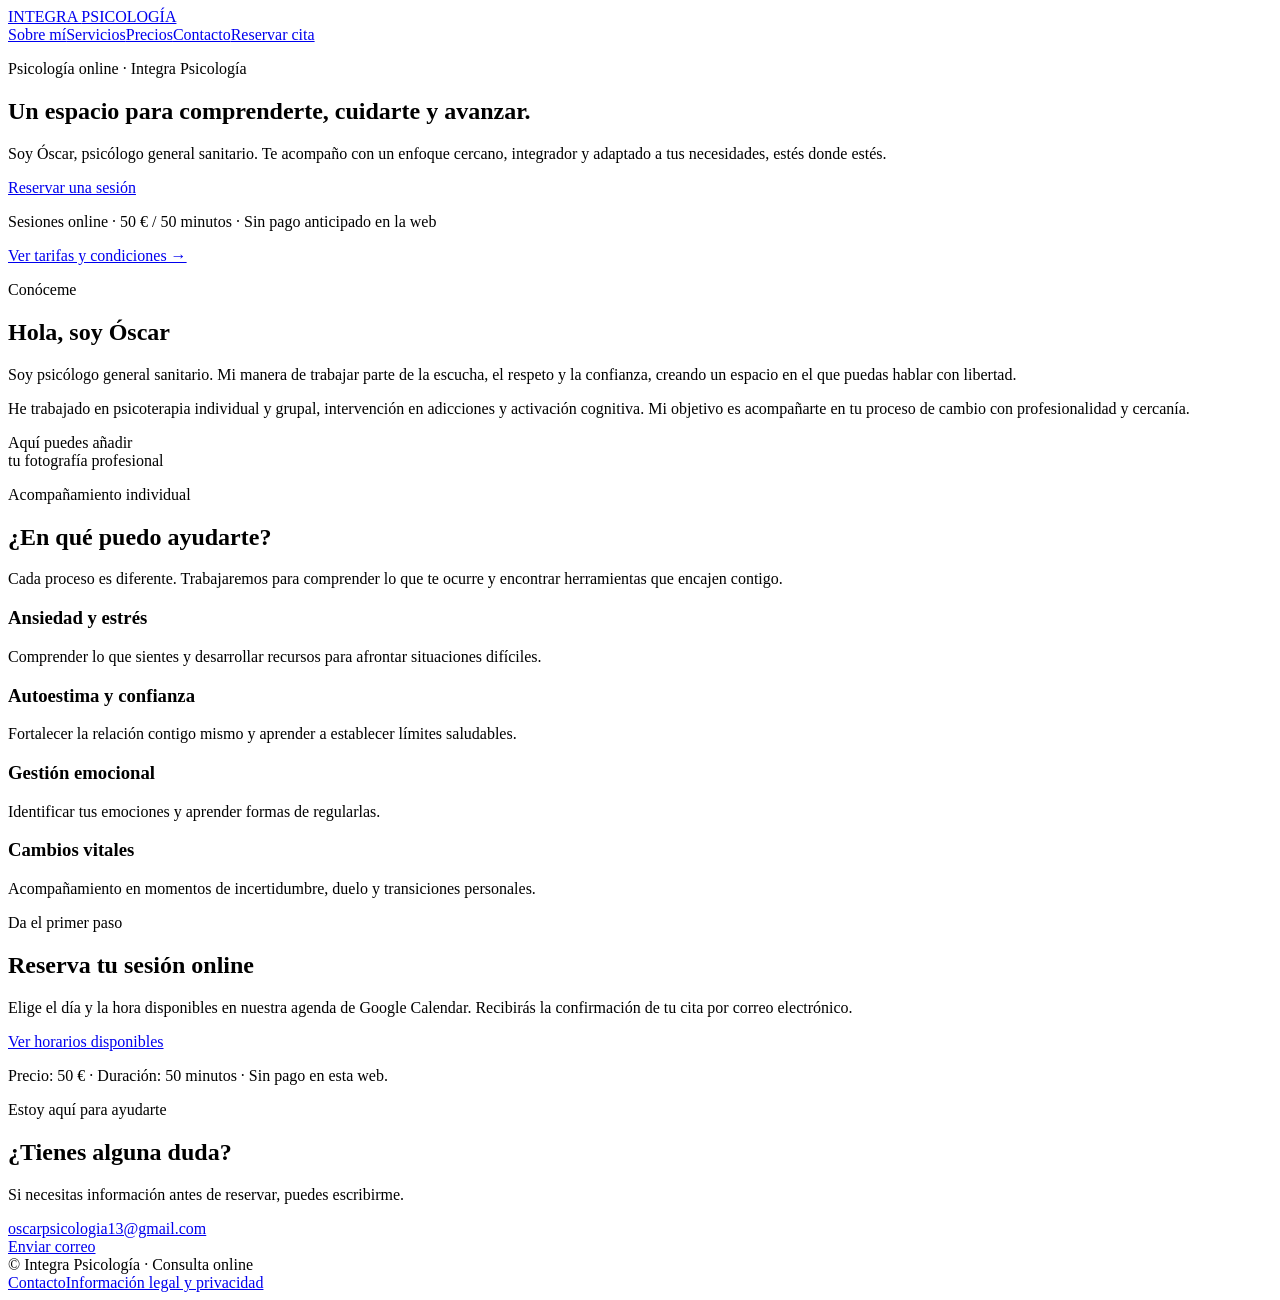
==== index[1].html @ 714b441d "Add files via upload" ====
<!doctype html><html lang="es"><head><meta charset="utf-8"><meta name="viewport" content="width=device-width, initial-scale=1"><meta name="description" content="Psicología online. Conoce a Óscar, sus servicios y las tarifas de las sesiones de Integra Psicología."><title>Integra Psicología | Psicología online</title><link rel="stylesheet" href="styles.css"></head><body><header class="header" id="inicio"><div class="wrap header-inner"><a class="brand" href="index.html">INTEGRA <span>PSICOLOGÍA</span></a><nav aria-label="Navegación principal"><a href="index.html#sobre-mi">Sobre mí</a><a href="index.html#servicios">Servicios</a><a href="precios.html">Precios</a><a href="index.html#contacto">Contacto</a><a class="button" href="https://calendar.app.google/PCeXu2rNxRvTg7Nx9" target="_blank" rel="noopener noreferrer">Reservar cita</a></nav></div></header><main>
    <section class="hero" aria-labelledby="titulo">
      <div class="wrap hero-inner">
        <p class="eyebrow">Psicología online · Integra Psicología</p>
        <h1 id="titulo">Un espacio para comprenderte, cuidarte y avanzar.</h1>
        <p class="lead">Soy Óscar, psicólogo general sanitario. Te acompaño con un enfoque cercano, integrador y adaptado a tus necesidades, estés donde estés.</p>
        <a class="button" href="https://calendar.app.google/PCeXu2rNxRvTg7Nx9" target="_blank" rel="noopener noreferrer">Reservar una sesión</a>
        <p class="note">Sesiones online · 50 € / 50 minutos · Sin pago anticipado en la web</p><p><a href="precios.html">Ver tarifas y condiciones →</a></p>
      </div>
    </section>

    <section id="sobre-mi" aria-labelledby="sobre-mi-titulo">
      <div class="wrap about-grid">
        <div>
          <p class="eyebrow">Conóceme</p>
          <h2 id="sobre-mi-titulo">Hola, soy Óscar</h2>
          <div class="about-copy">
            <p>Soy psicólogo general sanitario. Mi manera de trabajar parte de la escucha, el respeto y la confianza, creando un espacio en el que puedas hablar con libertad.</p>
            <p>He trabajado en psicoterapia individual y grupal, intervención en adicciones y activación cognitiva. Mi objetivo es acompañarte en tu proceso de cambio con profesionalidad y cercanía.</p>
          </div>
        </div>
        <div class="portrait">
          <!-- Para mostrar una foto, sustituye el siguiente <div> por:
               <img src="URL_PUBLICA_DE_TU_FOTO" alt="Retrato profesional de Óscar, psicólogo" />
               También puedes conservar tu fotografía como elemento visual nativo de Wix fuera del HTML. -->
          <div class="portrait-placeholder">Aquí puedes añadir<br>tu fotografía profesional</div>
        </div>
      </div>
    </section>

    <section class="services" id="servicios" aria-labelledby="servicios-titulo">
      <div class="wrap">
        <p class="eyebrow">Acompañamiento individual</p>
        <h2 id="servicios-titulo">¿En qué puedo ayudarte?</h2>
        <p class="section-desc">Cada proceso es diferente. Trabajaremos para comprender lo que te ocurre y encontrar herramientas que encajen contigo.</p>
        <div class="service-grid">
          <article class="service"><h3>Ansiedad y estrés</h3><p>Comprender lo que sientes y desarrollar recursos para afrontar situaciones difíciles.</p></article>
          <article class="service"><h3>Autoestima y confianza</h3><p>Fortalecer la relación contigo mismo y aprender a establecer límites saludables.</p></article>
          <article class="service"><h3>Gestión emocional</h3><p>Identificar tus emociones y aprender formas de regularlas.</p></article>
          <article class="service"><h3>Cambios vitales</h3><p>Acompañamiento en momentos de incertidumbre, duelo y transiciones personales.</p></article>
        </div>
      </div>
    </section>

    <section class="booking" id="reservar" aria-labelledby="reserva-titulo">
      <div class="wrap booking-inner">
        <p class="eyebrow">Da el primer paso</p>
        <h2 id="reserva-titulo">Reserva tu sesión online</h2>
        <p>Elige el día y la hora disponibles en nuestra agenda de Google Calendar. Recibirás la confirmación de tu cita por correo electrónico.</p>
        <a class="button" href="https://calendar.app.google/PCeXu2rNxRvTg7Nx9" target="_blank" rel="noopener noreferrer">Ver horarios disponibles</a>
        <p class="note">Precio: 50 € · Duración: 50 minutos · Sin pago en esta web.</p>
      </div>
    </section>

    <section class="contact" id="contacto" aria-labelledby="contacto-titulo">
      <div class="wrap contact-inner">
        <div>
          <p class="eyebrow">Estoy aquí para ayudarte</p>
          <h2 id="contacto-titulo">¿Tienes alguna duda?</h2>
          <p>Si necesitas información antes de reservar, puedes escribirme.</p>
          <a class="email" href="mailto:oscarpsicologia13@gmail.com">oscarpsicologia13@gmail.com</a>
        </div>
        <a class="button button-outline" href="mailto:oscarpsicologia13@gmail.com?subject=Consulta%20Integra%20Psicolog%C3%ADa">Enviar correo</a>
      </div>
    </section>
  </main><footer><div class="wrap footer-inner"><span>© Integra Psicología · Consulta online</span><div class="mini-footer-links"><a href="mailto:oscarpsicologia13@gmail.com">Contacto</a><a href="informacion-legal.html">Información legal y privacidad</a></div></div></footer></body></html>
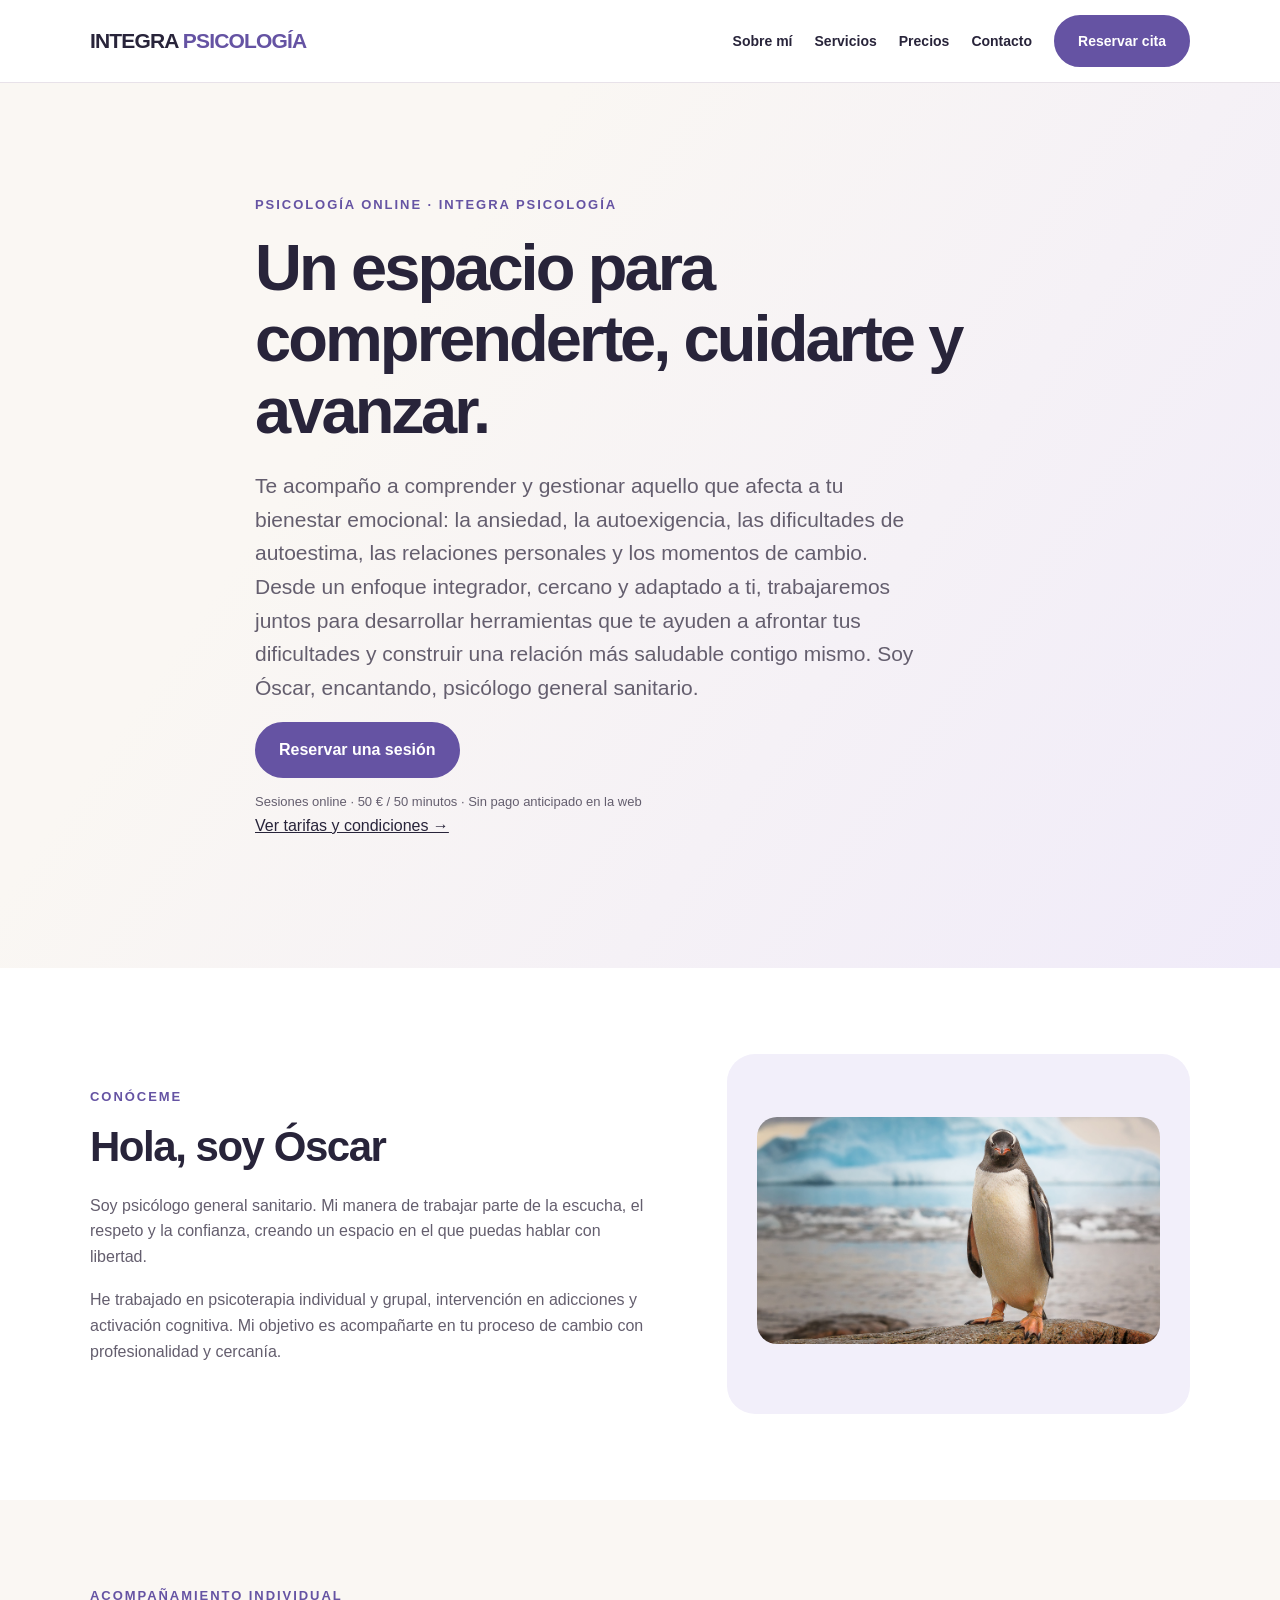
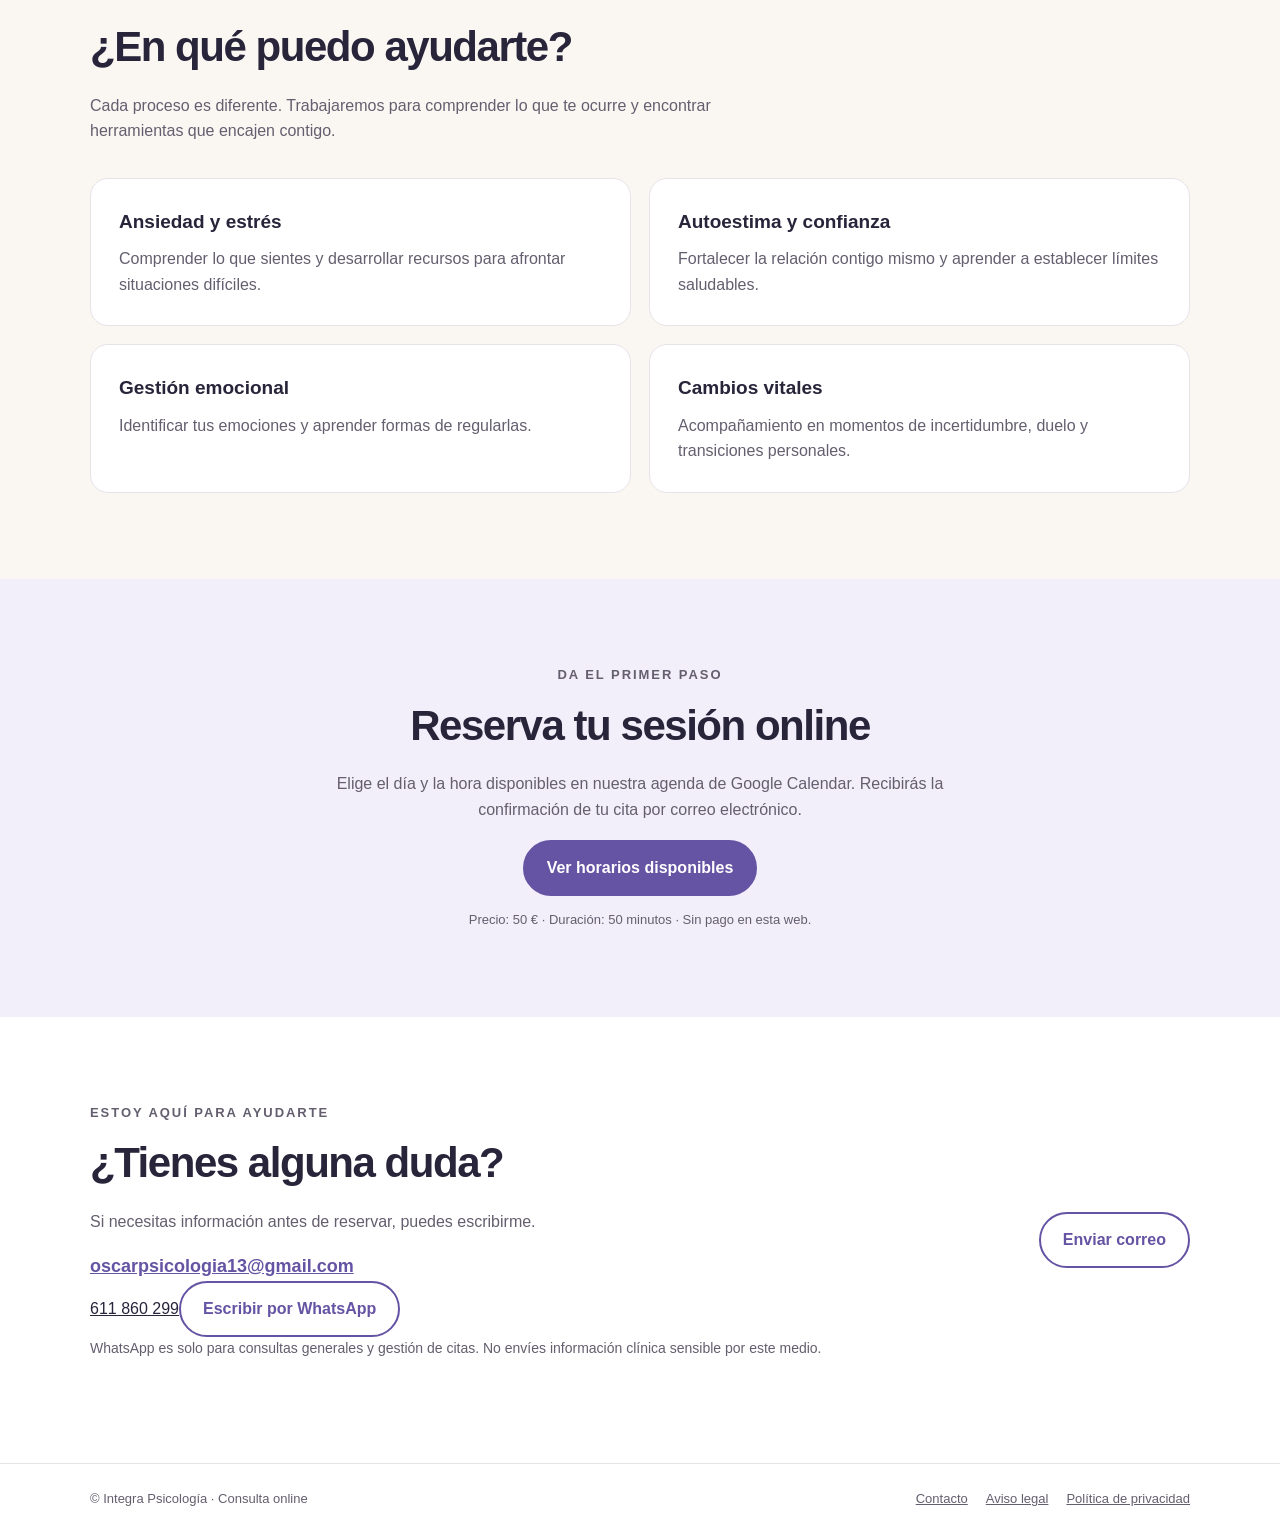
==== commit 551822f1: "Add files via upload" ====
--- a/index[1].html
+++ b/index[1].html
@@ -1,11 +1,11 @@
-<!doctype html><html lang="es"><head><meta charset="utf-8"><meta name="viewport" content="width=device-width, initial-scale=1"><meta name="description" content="Psicología online. Conoce a Óscar, sus servicios y las tarifas de las sesiones de Integra Psicología."><title>Integra Psicología | Psicología online</title><link rel="stylesheet" href="styles.css"></head><body><header class="header" id="inicio"><div class="wrap header-inner"><a class="brand" href="index.html">INTEGRA <span>PSICOLOGÍA</span></a><nav aria-label="Navegación principal"><a href="index.html#sobre-mi">Sobre mí</a><a href="index.html#servicios">Servicios</a><a href="precios.html">Precios</a><a href="index.html#contacto">Contacto</a><a class="button" href="https://calendar.app.google/PCeXu2rNxRvTg7Nx9" target="_blank" rel="noopener noreferrer">Reservar cita</a></nav></div></header><main>
+<!doctype html><html lang="es"><head><meta charset="utf-8"><meta name="viewport" content="width=device-width, initial-scale=1"><meta name="description" content="Psicología online. Conoce a Óscar, sus servicios y las tarifas de las sesiones de Integra Psicología."><title>Integra Psicología | Psicología online</title><link rel="stylesheet" href="styles.css"></head><body><header class="header" id="inicio"><div class="wrap header-inner"><a class="brand" href="index.html">INTEGRA <span>PSICOLOGÍA</span></a><nav aria-label="Navegación principal"><a href="index.html#sobre-mi">Sobre mí</a><a href="index.html#servicios">Servicios</a><a href="precios.html">Precios</a><a href="index.html#contacto">Contacto</a><a class="button" data-cms="calendar" href="https://calendar.app.google/PCeXu2rNxRvTg7Nx9" target="_blank" rel="noopener noreferrer">Reservar cita</a></nav></div></header><main>
     <section class="hero" aria-labelledby="titulo">
       <div class="wrap hero-inner">
         <p class="eyebrow">Psicología online · Integra Psicología</p>
-        <h1 id="titulo">Un espacio para comprenderte, cuidarte y avanzar.</h1>
-        <p class="lead">Soy Óscar, psicólogo general sanitario. Te acompaño con un enfoque cercano, integrador y adaptado a tus necesidades, estés donde estés.</p>
-        <a class="button" href="https://calendar.app.google/PCeXu2rNxRvTg7Nx9" target="_blank" rel="noopener noreferrer">Reservar una sesión</a>
-        <p class="note">Sesiones online · 50 € / 50 minutos · Sin pago anticipado en la web</p><p><a href="precios.html">Ver tarifas y condiciones →</a></p>
+        <h1 id="titulo" data-cms="titulo">Un espacio para comprenderte, cuidarte y avanzar.</h1>
+        <p class="lead" data-cms="presentacion">Soy Óscar, psicólogo general sanitario. Te acompaño con un enfoque cercano, integrador y adaptado a tus necesidades, estés donde estés.</p>
+        <a class="button" data-cms="calendar" href="https://calendar.app.google/PCeXu2rNxRvTg7Nx9" target="_blank" rel="noopener noreferrer">Reservar una sesión</a>
+        <p class="note">Sesiones online · <span data-cms="precio">50 €</span> / 50 minutos · Sin pago anticipado en la web</p><p><a href="precios.html">Ver tarifas y condiciones →</a></p>
       </div>
     </section>
 
@@ -23,7 +23,7 @@
           <!-- Para mostrar una foto, sustituye el siguiente <div> por:
                <img src="URL_PUBLICA_DE_TU_FOTO" alt="Retrato profesional de Óscar, psicólogo" />
                También puedes conservar tu fotografía como elemento visual nativo de Wix fuera del HTML. -->
-          <div class="portrait-placeholder">Aquí puedes añadir<br>tu fotografía profesional</div>
+          <div class="portrait-placeholder" data-cms="foto">Aquí puedes añadir<br>tu fotografía profesional</div>
         </div>
       </div>
     </section>
@@ -47,8 +47,8 @@
         <p class="eyebrow">Da el primer paso</p>
         <h2 id="reserva-titulo">Reserva tu sesión online</h2>
         <p>Elige el día y la hora disponibles en nuestra agenda de Google Calendar. Recibirás la confirmación de tu cita por correo electrónico.</p>
-        <a class="button" href="https://calendar.app.google/PCeXu2rNxRvTg7Nx9" target="_blank" rel="noopener noreferrer">Ver horarios disponibles</a>
-        <p class="note">Precio: 50 € · Duración: 50 minutos · Sin pago en esta web.</p>
+        <a class="button" data-cms="calendar" href="https://calendar.app.google/PCeXu2rNxRvTg7Nx9" target="_blank" rel="noopener noreferrer">Ver horarios disponibles</a>
+        <p class="note">Precio: <span data-cms="precio">50 €</span> · Duración: 50 minutos · Sin pago en esta web.</p>
       </div>
     </section>
 
@@ -58,9 +58,9 @@
           <p class="eyebrow">Estoy aquí para ayudarte</p>
           <h2 id="contacto-titulo">¿Tienes alguna duda?</h2>
           <p>Si necesitas información antes de reservar, puedes escribirme.</p>
-          <a class="email" href="mailto:oscarpsicologia13@gmail.com">oscarpsicologia13@gmail.com</a>
+          <a class="email" href="mailto:oscarpsicologia13@gmail.com">oscarpsicologia13@gmail.com</a><div class="contact-options"><a href="tel:+34611860299" class="contact-phone">611 860 299</a><a class="button button-outline" href="https://wa.me/34611860299?text=Hola%2C%20me%20gustar%C3%ADa%20recibir%20informaci%C3%B3n%20sobre%20las%20sesiones%20de%20psicolog%C3%ADa%20online." target="_blank" rel="noopener noreferrer" aria-label="Escribir a Integra Psicología por WhatsApp">Escribir por WhatsApp</a></div><p class="fineprint">WhatsApp es solo para consultas generales y gestión de citas. No envíes información clínica sensible por este medio.</p>
         </div>
         <a class="button button-outline" href="mailto:oscarpsicologia13@gmail.com?subject=Consulta%20Integra%20Psicolog%C3%ADa">Enviar correo</a>
       </div>
     </section>
-  </main><footer><div class="wrap footer-inner"><span>© Integra Psicología · Consulta online</span><div class="mini-footer-links"><a href="mailto:oscarpsicologia13@gmail.com">Contacto</a><a href="informacion-legal.html">Información legal y privacidad</a></div></div></footer></body></html>+  </main><footer><div class="wrap footer-inner"><span>© Integra Psicología · Consulta online</span><div class="mini-footer-links"><a href="mailto:oscarpsicologia13@gmail.com">Contacto</a><a href="aviso-legal.html">Aviso legal</a><a href="politica-privacidad.html">Política de privacidad</a></div></div></footer><script src="cms.js" defer></script></body></html>
--- a/styles.css
+++ b/styles.css
@@ -0,0 +1,27 @@
+
+    :root{--ink:#28243a;--muted:#645e6e;--purple:#6553a3;--purple-dark:#493982;--cream:#faf7f3;--lavender:#f2effa;--line:#e8e2e9}
+    *{box-sizing:border-box}html{scroll-behavior:smooth}body{margin:0;font-family:Arial,Helvetica,sans-serif;color:var(--ink);background:#fff;line-height:1.6}a{color:inherit}
+    .wrap{width:min(1100px,calc(100% - 44px));margin:auto}
+    .header{background:white;border-bottom:1px solid var(--line)}
+    .header-inner{display:flex;align-items:center;justify-content:space-between;gap:22px;min-height:82px}
+    .brand{font-weight:800;letter-spacing:-.04em;font-size:21px;text-decoration:none}.brand span{color:var(--purple)}
+    nav{display:flex;align-items:center;flex-wrap:wrap;gap:22px}nav a{text-decoration:none;font-size:14px;font-weight:600}nav a:hover{color:var(--purple)}
+    .button{display:inline-flex;align-items:center;justify-content:center;border-radius:999px;padding:13px 22px;text-decoration:none;background:var(--purple);color:white;font-weight:700;border:2px solid var(--purple);transition:background .2s}
+    .button:hover{background:var(--purple-dark);border-color:var(--purple-dark)}.button-outline{background:transparent;color:var(--purple)}.button-outline:hover{color:white}
+    section{padding:86px 0}.hero{background:linear-gradient(125deg,#faf7f3 30%,#f0ebf9 100%);padding:112px 0}
+    .hero-inner{max-width:770px}.eyebrow{font-size:13px;font-weight:800;color:var(--purple);text-transform:uppercase;letter-spacing:.15em;margin:0 0 16px}
+    h1{font-size:clamp(38px,5.6vw,65px);line-height:1.1;letter-spacing:-.045em;margin:0 0 23px}h2{font-size:clamp(29px,3.6vw,42px);line-height:1.15;letter-spacing:-.035em;margin:0 0 21px}
+    h3{font-size:19px;margin:0 0 9px}p{margin:0 0 18px}.lead{font-size:clamp(17px,2.2vw,21px);color:var(--muted);max-width:660px}
+    .note{color:var(--muted);font-size:13px;margin:14px 0 0}
+    .about-grid{display:grid;grid-template-columns:1.1fr .9fr;align-items:center;gap:70px}.about-copy{max-width:610px;color:var(--muted)}
+    .portrait{background:var(--lavender);border-radius:28px;min-height:360px;display:flex;align-items:center;justify-content:center;text-align:center;color:var(--purple);padding:30px;overflow:hidden}
+    .portrait img{width:100%;height:100%;max-height:480px;object-fit:cover;border-radius:20px}.portrait-placeholder{font-weight:700}
+    .services{background:var(--cream)}.section-desc{max-width:670px;color:var(--muted)}.service-grid{display:grid;grid-template-columns:repeat(2,minmax(0,1fr));gap:18px;margin-top:34px}
+    .service{background:#fff;border:1px solid var(--line);padding:28px;border-radius:18px}.service p{color:var(--muted);margin:0}
+    .booking{text-align:center;background:var(--lavender)}.booking-inner{max-width:680px;margin:auto}.booking p{color:var(--muted)}
+    .contact-inner{display:flex;align-items:center;justify-content:space-between;gap:30px}.contact p{color:var(--muted)}.contact a.email{font-size:18px;color:var(--purple);font-weight:700;overflow-wrap:anywhere}
+    footer{border-top:1px solid var(--line);padding:25px 0;font-size:13px;color:var(--muted)}.footer-inner{display:flex;justify-content:space-between;flex-wrap:wrap;gap:12px}
+    @media(max-width:720px){.wrap{width:min(100% - 32px,1100px)}.header-inner{justify-content:center;flex-direction:column;padding:17px 0;gap:13px}nav{justify-content:center;gap:14px}nav a{font-size:13px}nav .button{padding:8px 14px}section{padding:58px 0}.hero{padding:75px 0}.about-grid{grid-template-columns:1fr;gap:30px}.portrait{min-height:270px;order:-1}.service-grid{grid-template-columns:1fr}.contact-inner{display:block}}
+    @media(prefers-reduced-motion:reduce){html{scroll-behavior:auto}.button{transition:none}}
+  
+    .page-hero{background:linear-gradient(125deg,#faf7f3 30%,#f0ebf9 100%);padding:80px 0 55px} .page-hero p{max-width:690px;color:var(--muted)} .price-card{background:#fff;border:1px solid var(--line);border-radius:24px;max-width:660px;margin:30px auto;padding:40px;text-align:center;box-shadow:0 15px 50px rgba(40,36,58,.05)} .amount{font-size:64px;font-weight:800;line-height:1.1;letter-spacing:-.04em;color:var(--purple)} .details{color:var(--muted)}.actions{display:flex;justify-content:center;gap:12px;flex-wrap:wrap;margin:24px 0}.info-panel{background:var(--lavender);padding:26px;border-radius:18px;max-width:720px;margin:24px auto}.info-panel h2{font-size:25px}.fineprint{font-size:14px;color:var(--muted)}.mini-footer-links{display:flex;gap:18px;flex-wrap:wrap}.steps{max-width:680px;margin:25px auto}.steps li{margin-bottom:12px} .readable{max-width:780px}.readable h2{font-size:24px;margin-top:35px}.readable a{color:var(--purple)} @media(max-width:720px){.page-hero{padding:60px 0 35px}.price-card{padding:27px 18px}.amount{font-size:54px}}
